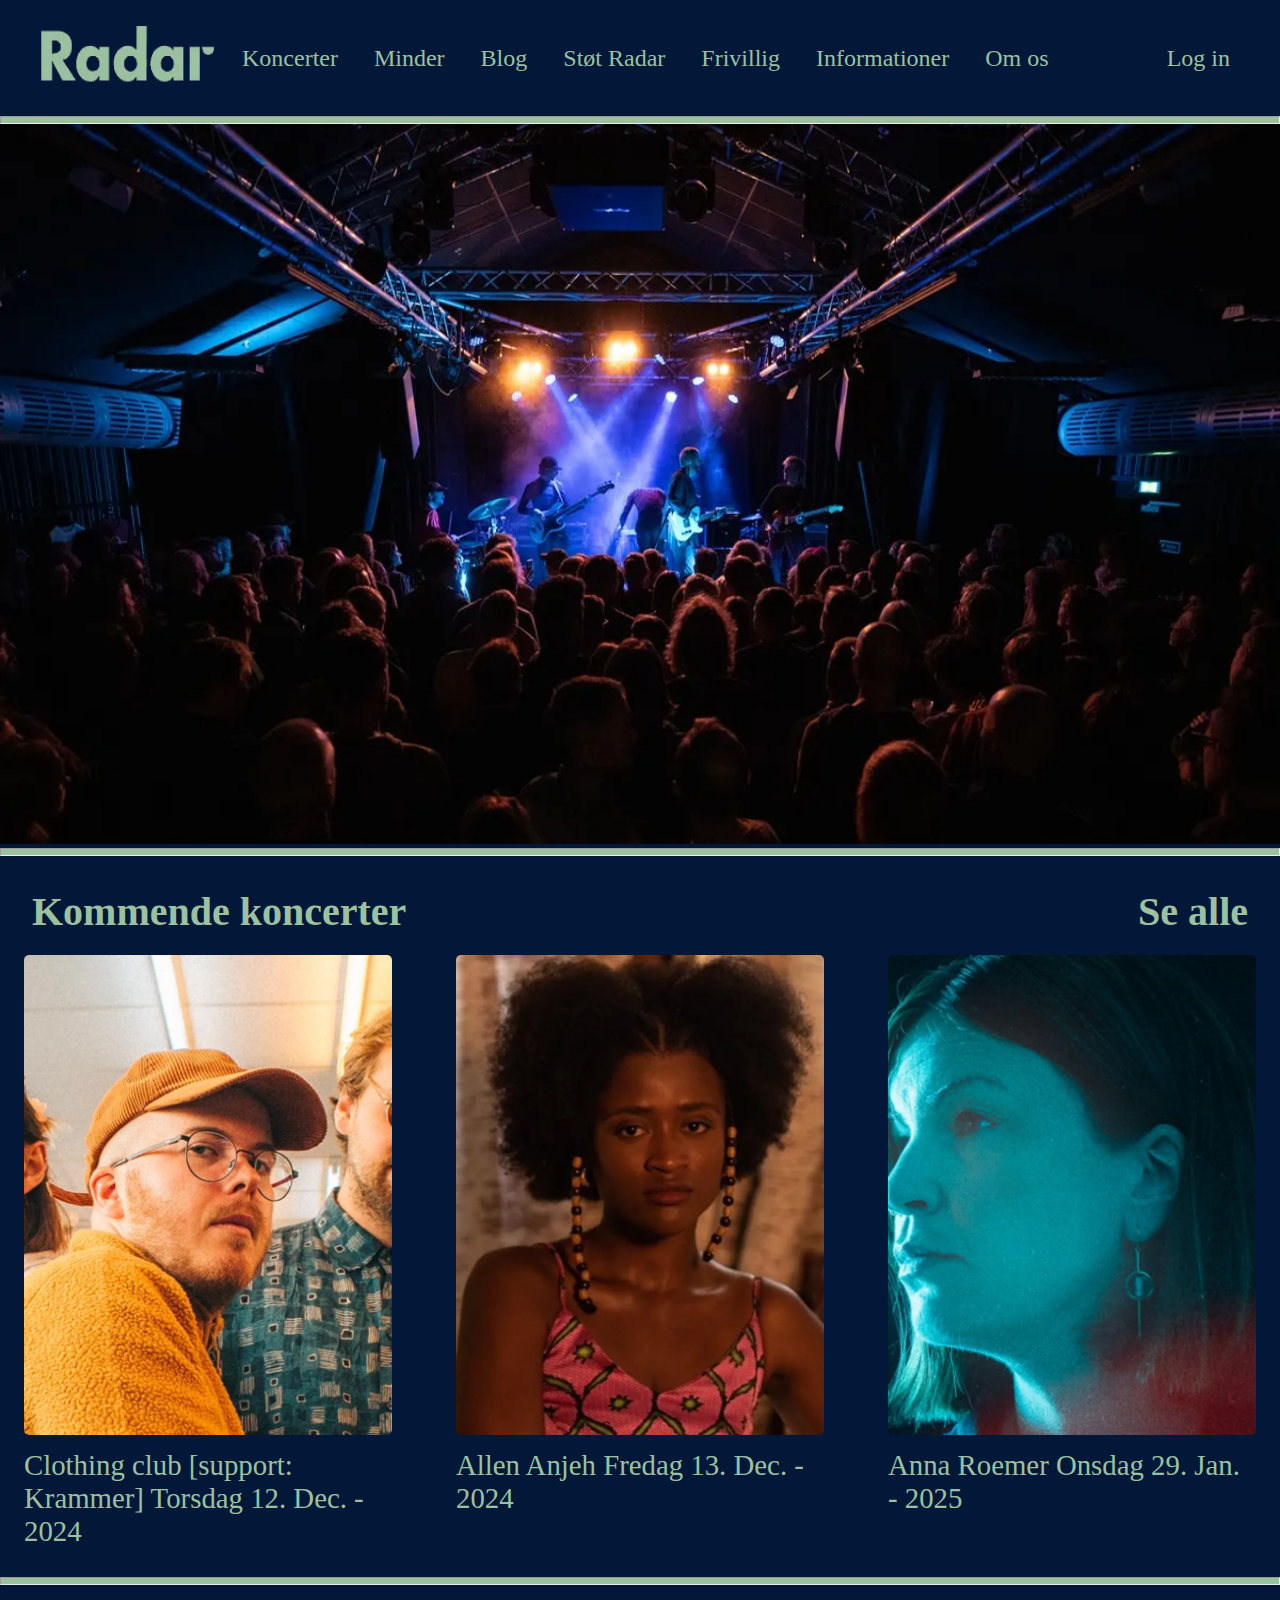
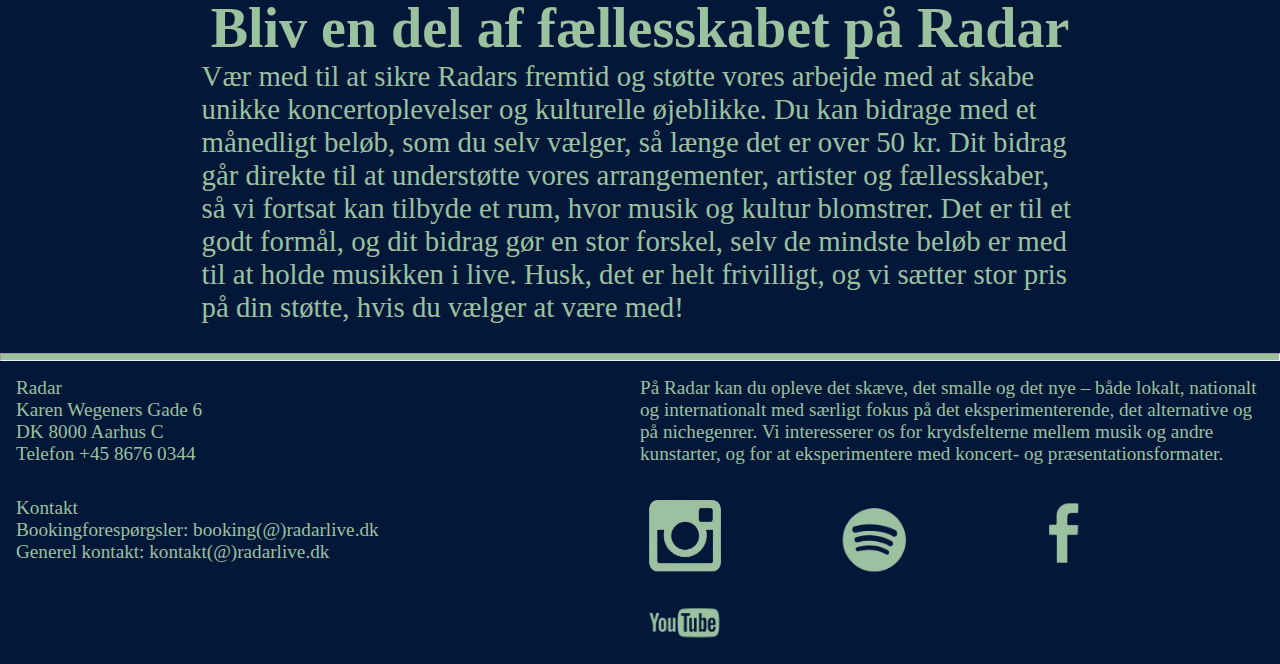
==== index.html @ 5cf57ece "footer links fungerer som de skal" ====
<!DOCTYPE html>
<html lang="en">
<head>
    <meta charset="UTF-8">
    <meta name="viewport" content="width=device-width, initial-scale=1.0">
    <title>Document</title>
    <link rel="stylesheet" href="css/style.css">
</head>
<body>
    <header>
        <input type="checkbox" id="menu-bar">
        <label for="menu-bar">Menu</label>

        <nav class="navbar">
            <article class="logo-container">
                <a href="index.html"><img src="img/logo.webp" class="logo" alt="Logo med teksten Radar"></a>
            </article>
            <article class="nav-left">
            <ul>
                <li><a href="#">Koncerter</a>
                <ul>
                    <li><a href="#">Tidligere koncerter</a></li>
                    <li><a href="#">Kommende koncerter</a></li>
                </ul>
                </li>
                <li><a href="html/minder.html">Minder</a></li>
                <li><a href="html/blog.html">Blog</a>
                <ul>
                    <li><a href="html/blog-morten.html">Blogindlæg fra Morten</a></li>
                    <li><a href="#">Blogindlæg fra Elisa</a></li>
                </ul>
                </li>
           
                <li><a href="html/stoet-radar.html">Støt Radar</a></li>
                <li><a href="#">Frivillig</a></li>
                <li><a href="#">Informationer</a>
                <ul>
                    <li><a href="#">Parkering</a></li>
                    <li><a href="#">Kend stedet</a></li>
                </ul>
                </li>
                <li><a href="#">Om os</a>
                <ul>
                    <li><a href="#">Kontakt os</a></li>
                </ul>
            </li>
            </ul>
        </article>
        <article class="nav-right">
            <ul>
                <li><a href="#">Log in</a></li>
            </ul>
        </article>
        </nav>
    </header>
    <hr>
    <article class="lp-img-container">
    <img src="img/lp-img-hero.webp" class="lp-img" alt="band der spiller på radar">
</article>
<hr>
<section class="generic-flex-container">
    <aside class="flex-float-left">
        <h3>Kommende koncerter</h3>
    </aside>

    <aside class="flex-float-right">
        <h3>Se alle</h3>
    </aside>
</section>
<article class="img-container">
    <aside class="img-float-left">
        <img src="img/lp-img1.webp" alt="Clothing club band">
        <p>Clothing club [support: Krammer] Torsdag 12. Dec. - 2024</p>
    </aside>
    <aside class="img-float-center" >
        <img src="img/lp-img2.webp" alt="Allen anjeh">
        <p>Allen Anjeh Fredag 13. Dec. - 2024</p>
    </aside>
    <aside class="img-float-right">
        <img src="img/lp-img3.webp" alt="Anna Roemer">
        <p>Anna Roemer Onsdag 29. Jan. - 2025</p>
    </aside>
</article>
<hr>
<h1>Bliv en del af fællesskabet på Radar</h1>
<article class="lp-tekst">
    Vær med til at sikre Radars fremtid og støtte vores arbejde med at skabe unikke koncertoplevelser og kulturelle øjeblikke. Du kan bidrage med et månedligt beløb, som du selv vælger, så længe det er over 50 kr. Dit bidrag går direkte til at understøtte vores arrangementer, artister og fællesskaber, så vi fortsat kan tilbyde et rum, hvor musik og kultur blomstrer. Det er til et godt formål, og dit bidrag gør en stor forskel, selv de mindste beløb er med til at holde musikken i live. Husk, det er helt frivilligt, og vi sætter stor pris på din støtte, hvis du vælger at være med!
</article>
<hr>
<footer class="footer-container">
    <aside class="footer-left">
        <aside class="footer-left-up">
            <p>Radar</p>
            <p><a href="https://radarlive.dk/"> Karen Wegeners Gade 6</a></p>
            <p><a href="https://radarlive.dk/">DK 8000 Aarhus C</a></p>
            <p>Telefon +45 8676 0344</p>
        </aside>  
        <aside class="footer-left-down">  
            <p>Kontakt</p>
            <p>Bookingforespørgsler: booking(@)radarlive.dk</p>
            <p>Generel kontakt: kontakt(@)radarlive.dk</p>
        </aside>    
    </aside>
    <aside class="footer-right">
        <p>På Radar kan du opleve det skæve, det smalle og det nye – både lokalt, nationalt og internationalt med særligt fokus på det eksperimenterende, det alternative og på nichegenrer. Vi interesserer os for krydsfelterne mellem musik og andre kunstarter, og for at eksperimentere med koncert- og præsentationsformater.</p>
        <aside>
            <a href="https://www.instagram.com/radarlive/">
            <img src="img/instagram.webp" class="some-logos" alt="instagram logo"></a>
            <a href="https://open.spotify.com/user/radarlive">
            <img src="img/spotify.webp" class="some-logos" alt="spotify"></a>
            <a href="https://www.facebook.com/radarlive">
            <img src="img/facebook.webp" class="some-logos" alt="facebook">
            </a>
            <a href="https://www.youtube.com/user/radarliverec"></a>
            <img src="img/youtube.webp" class="some-logos" alt="youtube">
        </aside>
    </aside>
</footer>
</body>
</html>
---- css/style.css ----
* {
    margin: 0;
    padding: 0;
    box-sizing: border-box;
}

body{
    background-color: #031839;
    color: #9bc19f;
}

header{
    position: sticky; /* Gør headeren fastgjort øverst på skærmen, når man scroller */
    display: flex;
    align-items: center;
    justify-content: space-between; /* Fordeler pladsen mellem børnene med lige meget plads imellem */
    background-color: #031839;
}

.logo-container{
   display: flex;
   justify-content: center;
   align-items: center;
}

.logo{
    width: 12em;
    height: 5em;
}

.navbar {
    display: flex; /* Bruger flexbox til at sætte menuen horisontalt */
    padding: 1em 2em;
    width: 100%; /* Fylder hele bredden af headeren */
}

header .navbar ul{
    width: 100%;
    list-style: none;
    display: flex;
    align-items: center;
    justify-content: flex-end;
    
}

header .navbar ul li{
    position: relative;
    float: left;
    background-color: #031839;
    text-wrap-mode: nowrap;
}

header .navbar ul li a{
    text-decoration: none;
    font-size: 1.5em;
    padding: 18px;
    color: #9bc19f;
    display: block;
}

header .navbar ul li a:hover{
    background: #9bc19f;
    color: white;
}

header .navbar ul li ul{
    position: absolute; 
    width: 200px;
    display: none; 
}

header .navbar ul li ul li{
    border-top: 1px solid rgba(0,0,0,0.1);
}

header .navbar ul li ul li ul{
    left: 200px;
}

header .navbar ul li:focus-within > ul,
header .navbar ul li:hover > ul {
    display: block; 
}

#menu-bar{
    display: none;
}

header label{
    font-size: 20px;
    cursor: pointer; 
    display: none;
}

hr{
    background-color: #9bc19f;
    height: 0.5em;
}

.lp-img{
    width: 100%;
    height: 45em;
}

.nav-left{
    display: flex;
    justify-content: flex-start;
}

.nav-right {
    display: flex;
    width: 100%;
    justify-content: flex-end;
}

.generic-flex-container {
    display: flex;
}

.flex-float-left{
    display: flex;
    justify-content: flex-start;
    width: 50%;
    margin-left: 2em;
    margin-top: 2em;
}

.flex-float-right{
    display: flex;
    justify-content: flex-end;
    width: 50%;
    margin-right: 2em;
    margin-top: 2em;
}

h3{
    font-size: 2.5em;
    margin-bottom: 0.5em;
}

.img-container{
    display: flex;
    gap: 1em;
}

.img-float-left,
.img-float-center,
.img-float-right {
    display: flex;
    flex-direction: column; /* Ensures the image and text are stacked */
    width: 33.33%; /* Each column takes up an equal width */
    margin-left: 1.5em; /* Adjust margin as needed */
    align-items: center; /* Center content within each column */
    margin-right: 1.5em;
}

.img-float-left img,
.img-float-center img,
.img-float-right img {
    width: 100%; /* Ensures the images take up the full width of their container */
    height: 30em; /* Fixes the height for uniformity */
    object-fit: cover; /* Ensures images maintain their proportions and fill the container */
    border-radius: 5px; /* Optional: adds rounded corners */
}

.img-float-left p,
.img-float-center p,
.img-float-right p{
    font-size: 1.8em;
    margin-bottom: 1em;
    margin-top: 0.5em;
}

.minder-hero{
    display: flex;
    width: 100%;
    height: 45em;
}

.blog-hero{
    display: flex;
    width: 100%;
    height: 45em;
}

.morten-hero{
    display: flex;
    width: 100%;
    height: 45em;
}

.infographic{
    display: flex;
    width: 100%;
    height: 35em;
}

h1{
    font-size: 3.5em;
    display: flex;
    justify-content: center;
    margin-top: 0.2em;
}

.indledende-tekst-stoet{
    font-size: 1.8em;
    display: flex;
    justify-content: center;
    margin-left: 5em;
    margin-right: 5em;
    margin-bottom: 1em;
}

.indledende-tekst-minder{
    font-size: 1.8em;
    display: flex;
    justify-content: center;
    margin-left: 5em;
    margin-right: 5em;
    margin-bottom: 1em;
}

.img{
    max-width: 100%;
    height: auto;
}

.minder-img1{
    width: 50%;
    height: auto;
    flex: auto;
}

.textContainer{
    font-size: 2em;
    display: flex;
    justify-content: center;
    width: 50%;
    align-self: flex-start;
    flex-direction: column;
}

.minder-container{
    display: flex;
    align-items: center;
    margin-left: 9em;
    margin-right: 9em;
}

.indledende-tekst-blog{
    font-size: 1.8em;
    display: flex;
    justify-content: center;
    margin-left: 5em;
    margin-right: 5em;
    margin-bottom: 1em;
}

.indledende-tekst-morten{
    font-size: 1.8em;
    display: flex;
    justify-content: center;
    margin-left: 7em;
    margin-right: 5em;
    margin-bottom: 1em;
}

.lp-tekst{
    font-size: 1.8em;
    display: flex;
    justify-content: center;
    margin-left: 7em;
    margin-right: 7em;
    margin-bottom: 1em;
}

form {
    max-width: 900px;
    margin: 0 auto; /* Centrerer formen */
    padding: 20px;
    display: flex;
    flex-wrap: wrap; /* Tillader linjeskift på mindre skærme */
    gap: 1.5em; /* Afstand mellem felter */
  }
  
  h2 {
    flex: 1 1 100%; /* Overskriften fylder hele bredden */
    text-align: center; /* Juster til venstre */
    margin-bottom: 10px;
    font-size: 3em;
  }
  
  .form-group {
    flex: 1 1 calc(50% - 1.5em); /* To kolonner med plads til afstand */
    display: flex;
    flex-direction: column; /* Label over input */
  }
  
  label {
    font-size: 1.5em;
    margin-bottom: 0.2em;
  }
  
  input[type="text"],
  input[type="email"],
  #amount {
    width: 100%;
    padding: 0.8em;
    border: 1px solid #c7d0c7;
    border-radius: 5px;
    color: #031839;
  }
  
  input[type="text"]:focus,
  input[type="email"]:focus {
    outline: none;
    border-color: #00b4d8;
  }
  
  fieldset {
    flex: 1 1 100%; /* Fieldset fylder hele bredden */
    margin: 0;
    padding: 0;
    border: none;
  }
  
  .radio-group {
    display: flex;
    flex-direction: column;
  }
  
  .blog-container{
    display: flex;
    gap: 1em;
  }

  .img1-float-left, .img2-float-right{
    display: flex;
    flex-direction: column; /* Ensures the image and text are stacked */
    width: 50%; /* Each column takes up an equal width */
    margin-left: 4em; /* Adjust margin as needed */
    align-items: center; /* Center content within each column */
    margin-right: 4em;
    margin-top: 3em;
  }

  .img1-float-left img,
.img2-float-right img {
    width: 100%; /* Ensures the images take up the full width of their container */
    height: 30em; /* Fixes the height for uniformity */
    object-fit: cover; /* Ensures images maintain their proportions and fill the container */
    border-radius: 5px; /* Optional: adds rounded corners */
}

.img1-float-left p,
.img2-float-right p{
    font-size: 1.8em;
    margin-bottom: 1em;
    margin-top: 0.5em;
}

a{
    text-decoration: none;
    color: inherit;
}

.textSectionStyling{
    display: flex; 
    margin-left: 1.5em;
    margin-top: 0.25em;
    font-size: 0.8em;
  }
  
  .underoverskrift{
    display: flex;
    justify-content: center;
  }

  .underoverskriftStyling{
    font-weight: bold;
  }

  .brødtekst{
    font-size: 1.6em;
    margin-left: 5.5em;
    margin-right: 4em;
    display: flex;
    flex-wrap: wrap;
    margin-bottom: 1em;
  }

  .brødtekst2{
    font-size: 1.6em;
    margin-left: 7.75em;
    margin-right: 4em;
    display: flex;
    flex-wrap: wrap;
    margin-bottom: 1em;
  }

  .textSectionStyling2{
    display: flex; 
    margin-top: 0.25em;
    font-size: 0.8em;
  }

  .textSectionStyling3{
    margin-left: 2em;
    font-size: 0.8em;
    margin-bottom: 0.5em;
  }

  .underoverskriftStyling2{
    font-weight: bold;
    margin-right: 2.3em;
  }

  .underoverskrift2{
    display: flex;
    margin-left: 1.55em;
  }

 .img1{
    width: 90%;
  margin-left: 3.75em;
 }

 .footer-container{
    display: flex;
 }

 .footer-container p{
    font-size: 1.2em;
 }

 .footer-left{
    display: flex;
    width: 50%;
    justify-content: flex-start;
    flex-direction: column;
 }

 .footer-right{
    display: flex;
    width: 50%;
    margin: 1em;
    flex-direction: column;
 }

 .footer-left-up{
    margin: 1em;
 }

 .footer-left-down{
    margin: 1em;
 }

 .some-logos{
    width: 10vh;
    margin-top: 1em;
    margin-right: 6em;
 }


  @media (max-width: 700px) {
    .form-group {
      flex: 1 1 100%; /* Stabler felterne på mindre skærme */
    }
  }
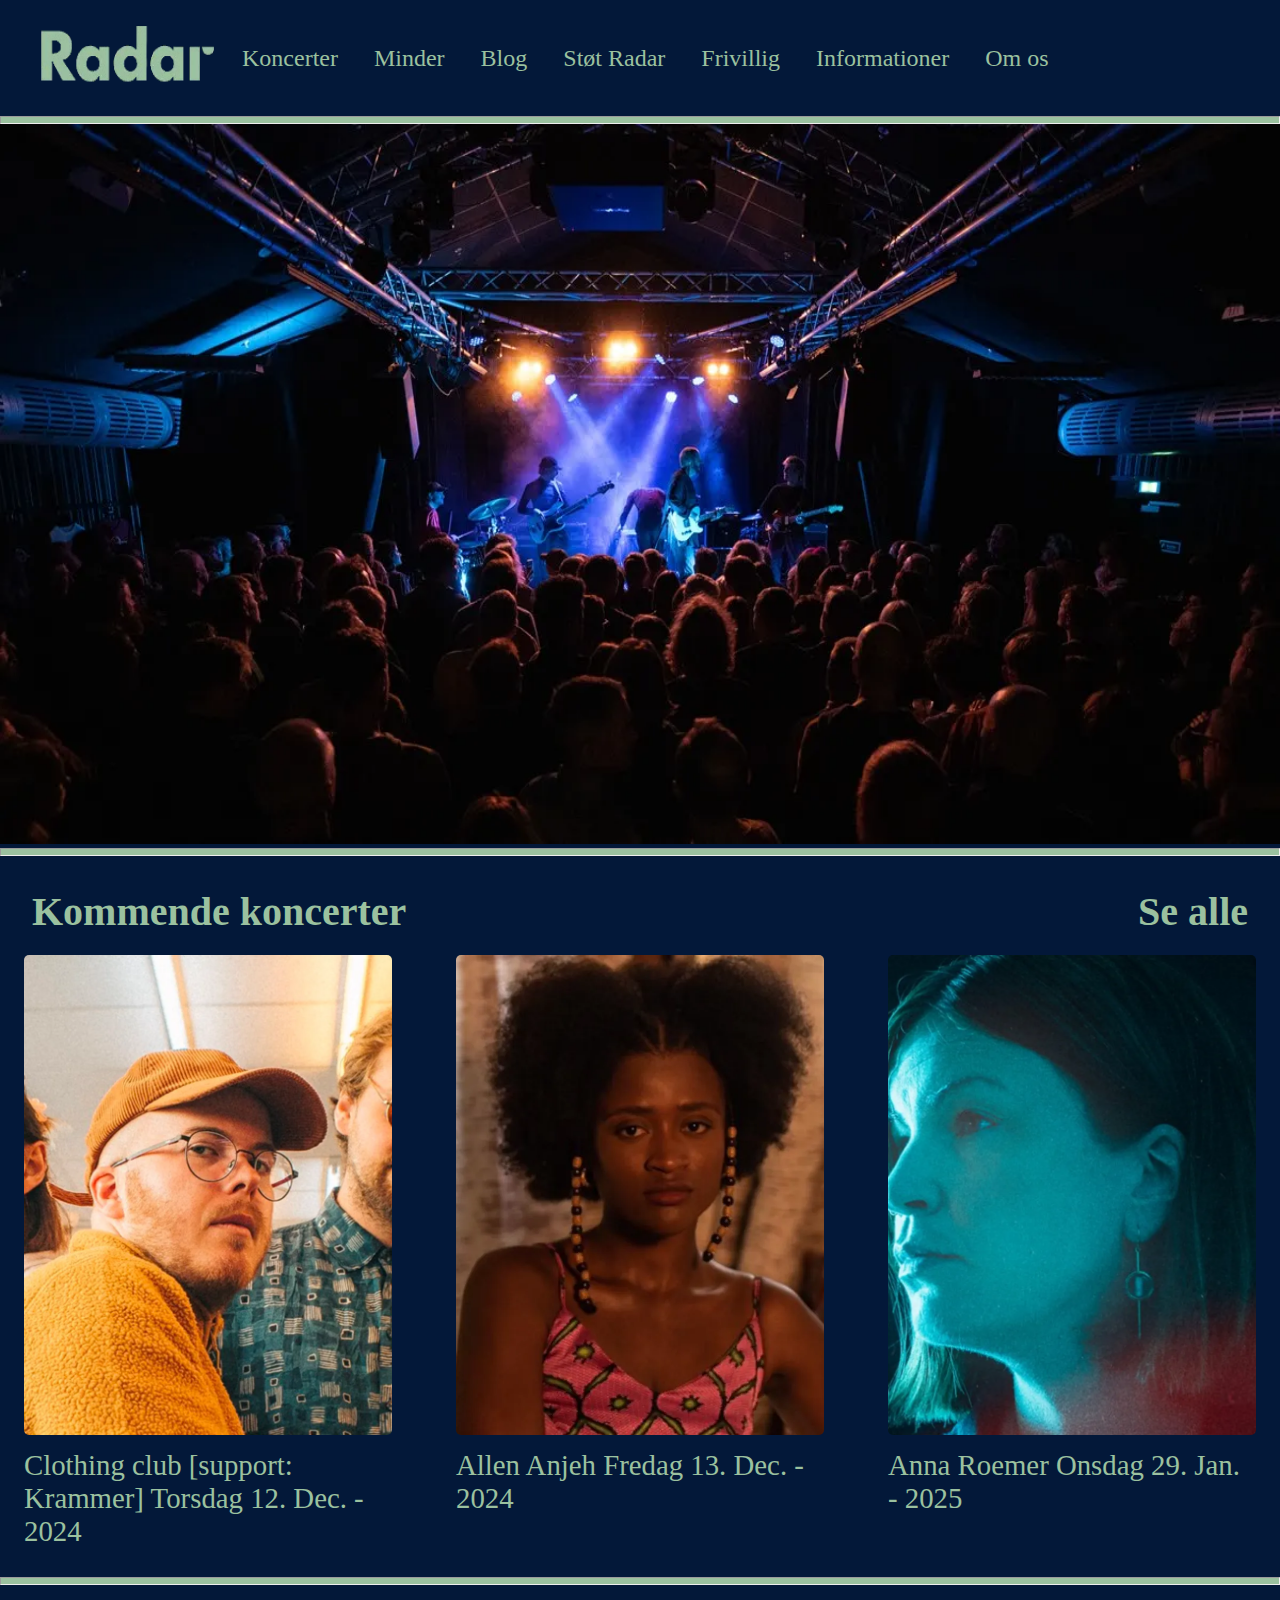
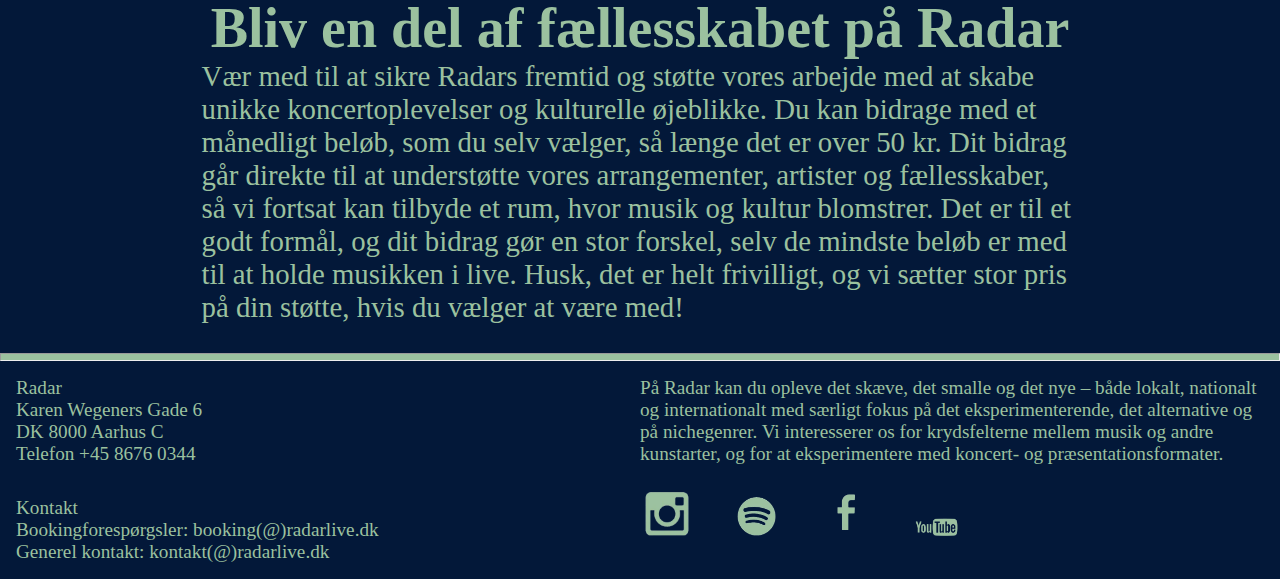
==== commit 1be2a128: "igang med at lave siderne responsive" ====
--- a/index.html
+++ b/index.html
@@ -8,51 +8,47 @@
 </head>
 <body>
     <header>
-        <input type="checkbox" id="menu-bar">
-        <label for="menu-bar">Menu</label>
-
-        <nav class="navbar">
-            <article class="logo-container">
-                <a href="index.html"><img src="img/logo.webp" class="logo" alt="Logo med teksten Radar"></a>
-            </article>
-            <article class="nav-left">
+    <nav class="navbar">
+        <article class="logo-container">
+            <a href="index.html">
+                <img src="img/logo.webp" class="logo" alt="Logo med teksten Radar">
+            </a>
+        </article>
+        <!-- Checkbox for burger-menu -->
+        <input type="checkbox" id="menu-toggle" class="menu-checkbox" />
+        <!--mobilmenu-->
+        <label for="menu-toggle" class="menu-icon">☰</label>
+        <article class="nav-left">
             <ul>
                 <li><a href="#">Koncerter</a>
-                <ul>
-                    <li><a href="#">Tidligere koncerter</a></li>
-                    <li><a href="#">Kommende koncerter</a></li>
-                </ul>
+                    <ul>
+                        <li><a href="#">Tidligere koncerter</a></li>
+                        <li><a href="#">Kommende koncerter</a></li>
+                    </ul>
                 </li>
                 <li><a href="html/minder.html">Minder</a></li>
                 <li><a href="html/blog.html">Blog</a>
-                <ul>
-                    <li><a href="html/blog-morten.html">Blogindlæg fra Morten</a></li>
-                    <li><a href="#">Blogindlæg fra Elisa</a></li>
-                </ul>
+                    <ul>
+                        <li><a href="html/blog-morten.html">Blogindlæg fra Morten</a></li>
+                        <li><a href="#">Blogindlæg fra Elisa</a></li>
+                    </ul>
                 </li>
-           
                 <li><a href="html/stoet-radar.html">Støt Radar</a></li>
                 <li><a href="#">Frivillig</a></li>
                 <li><a href="#">Informationer</a>
-                <ul>
-                    <li><a href="#">Parkering</a></li>
-                    <li><a href="#">Kend stedet</a></li>
-                </ul>
+                    <ul>
+                        <li><a href="#">Parkering</a></li>
+                        <li><a href="#">Kend stedet</a></li>
+                    </ul>
                 </li>
                 <li><a href="#">Om os</a>
-                <ul>
-                    <li><a href="#">Kontakt os</a></li>
-                </ul>
-            </li>
+                    <ul>
+                        <li><a href="#">Kontakt os</a></li>
+                    </ul>
+                </li>
             </ul>
-        </article>
-        <article class="nav-right">
-            <ul>
-                <li><a href="#">Log in</a></li>
-            </ul>
-        </article>
-        </nav>
-    </header>
+    </nav>
+</header>
     <hr>
     <article class="lp-img-container">
     <img src="img/lp-img-hero.webp" class="lp-img" alt="band der spiller på radar">
--- a/css/style.css
+++ b/css/style.css
@@ -82,7 +82,16 @@
     display: block; 
 }
 
-#menu-bar{
+.menu-checkbox{
+    display: none;
+}
+
+/* burger menu */
+#menu-bar {
+    display: none;
+  }
+
+.menu-icon{
     display: none;
 }
 
@@ -104,7 +113,7 @@
 
 .nav-left{
     display: flex;
-    justify-content: flex-start;
+
 }
 
 .nav-right {
@@ -462,11 +471,136 @@
  }
 
 
-  @media (max-width: 700px) {
-    .form-group {
-      flex: 1 1 100%; /* Stabler felterne på mindre skærme */
-    }
-  }
-
-
-
+ @media(max-width: 1976px){
+    .some-logos{
+        width: 6vh;
+        margin-top: 1em;
+        margin-right: 2em;
+     }
+ }
+ /* Responsive: Show burger icon and hide menu */
+@media (max-width: 1190px) {
+
+    .navbar{
+        justify-content: space-between;
+    }
+
+    .menu-icon {
+        display: flex; /* Show burger icon */
+        justify-items: flex-end;
+        font-size: 2em;
+        align-self: center;
+        
+    }
+
+    .nav-right{
+        display: none;
+    }
+
+    .nav-left {
+        display: none; /* Hide menu initially */
+
+    }
+
+    /* Toggle menu visibility when checkbox is checked */
+    .menu-checkbox:checked ~ .nav-left {
+        display: flex;
+        position: absolute;
+        right: 0;
+    
+    }
+
+    header .navbar ul {
+        width: auto;
+        background-color: #031839;
+    }
+
+    .nav-left ul {
+        list-style: none;
+        padding: 0;
+        position: absolute;
+        top: 100px;
+        right: 0;
+        flex-direction: column;
+        width: 200px;
+        padding: 10px;
+    }
+
+    .nav-left ul li {
+        text-align: center;
+    }
+
+    .nav-left ul li a {
+        text-decoration: none;
+        color: #9bc19f;
+        padding: 1em;
+        display: block;
+    }
+
+    .nav-left ul li a:hover {
+        background: #9bc19f;
+        color: #031839;
+    }
+
+    .menu-checkbox:checked ~ .nav-right{
+        display: block;
+        position: absolute;
+        top: 400px;
+        right: 0;
+        width: auto;
+    }
+
+    .img-float-left,
+    .img-float-center,
+    .img-float-right {
+        display: flex;
+        flex-direction: column; /* Ensures the image and text are stacked */
+        width: 100%; /* Each column takes up an equal width */
+        margin-left: 1.5em; /* Adjust margin as needed */
+        align-items: center; /* Center content within each column */
+        margin-right: 1.5em;
+    }
+    
+    .img-float-left img,
+    .img-float-center img,
+    .img-float-right img {
+        width: 50em; /* Ensures the images take up the full width of their container */
+        height: 30em; /* Fixes the height for uniformity */
+        object-fit: cover; /* Ensures images maintain their proportions and fill the container */
+        border-radius: 5px; /* Optional: adds rounded corners */
+    }
+    
+    .img-float-left p,
+    .img-float-center p,
+    .img-float-right p{
+        font-size: 2.25em;
+        margin-bottom: 1em;
+        margin-top: 0.5em;
+    }
+
+    .img-container{
+        display: flex;
+        flex-direction: column;
+        align-items: center;
+        gap: 1em;
+    }
+
+    .flex-float-right{
+        display: none;
+    }
+
+    .flex-float-left{
+        display: flex;
+        justify-content: center;
+        width: 100%;
+        margin-left: 0;
+        font-size: 1.5em;
+    }
+    .some-logos{
+        width: 3vh;
+        margin-top: 1em;
+        margin-right: 2em;
+     }
+}
+
+ 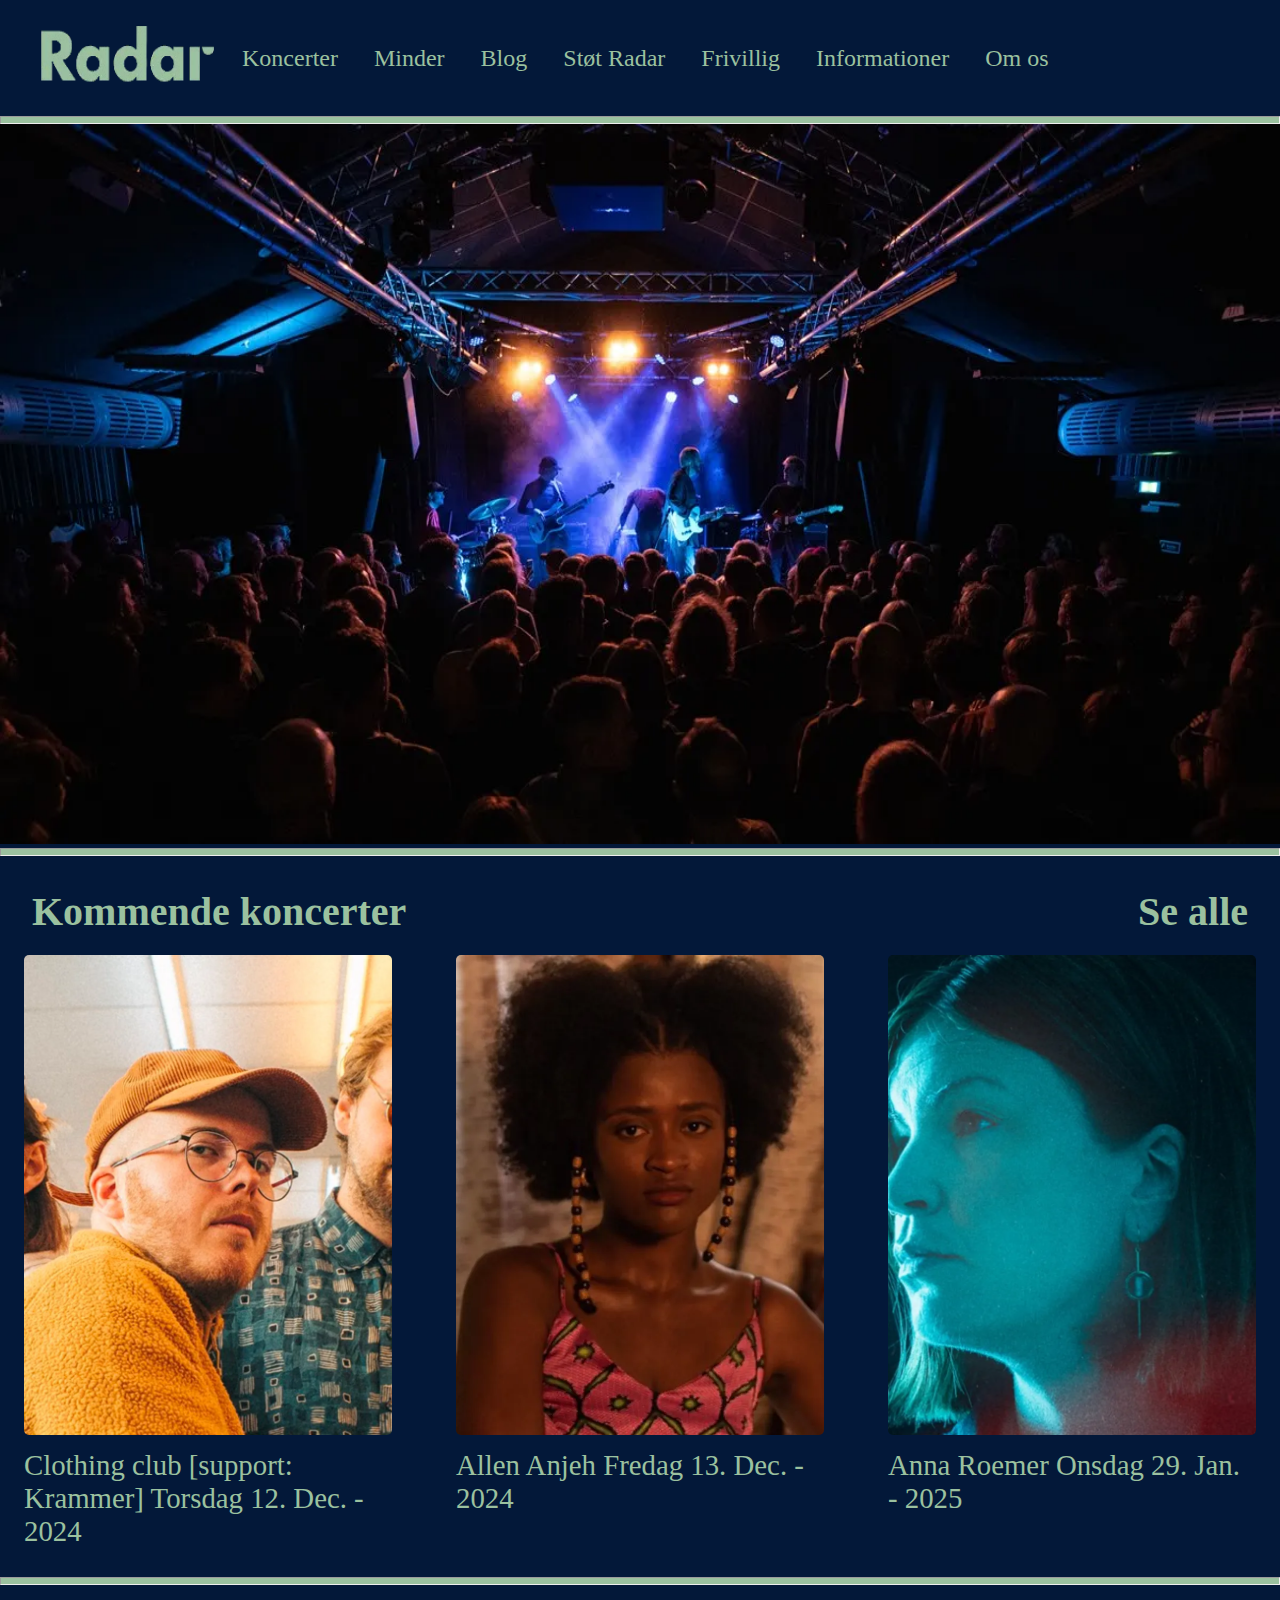
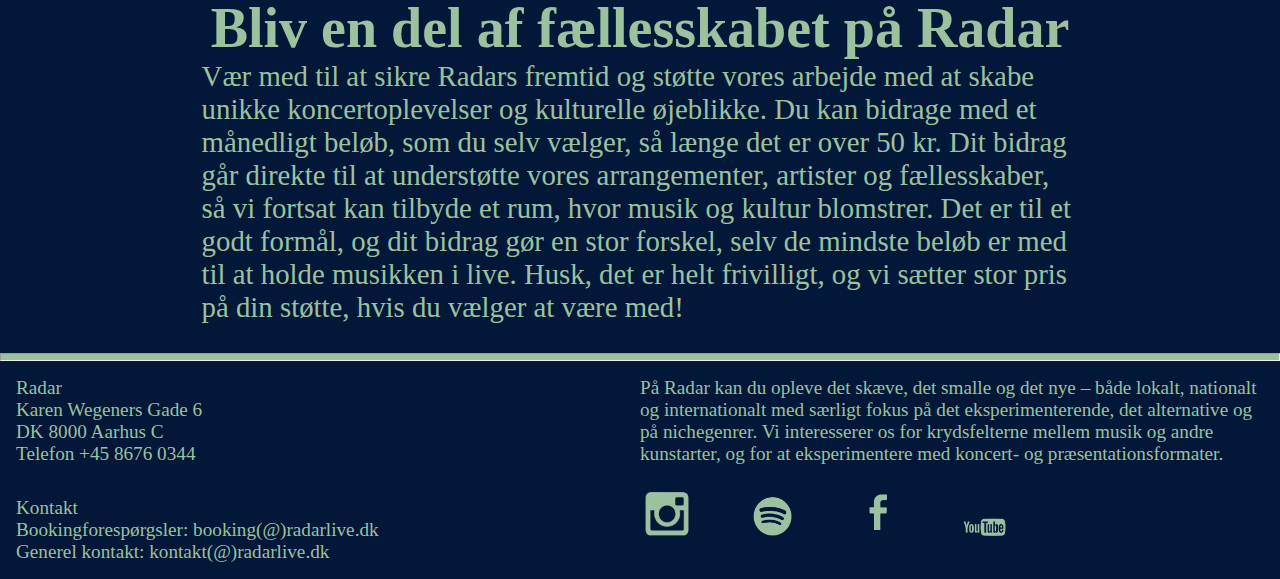
==== commit 032efce3: "nogenlunde færdig med responsiv" ====
--- a/index.html
+++ b/index.html
@@ -78,7 +78,9 @@
     </aside>
 </article>
 <hr>
+<aside class="lp">
 <h1>Bliv en del af fællesskabet på Radar</h1>
+</aside>
 <article class="lp-tekst">
     Vær med til at sikre Radars fremtid og støtte vores arbejde med at skabe unikke koncertoplevelser og kulturelle øjeblikke. Du kan bidrage med et månedligt beløb, som du selv vælger, så længe det er over 50 kr. Dit bidrag går direkte til at understøtte vores arrangementer, artister og fællesskaber, så vi fortsat kan tilbyde et rum, hvor musik og kultur blomstrer. Det er til et godt formål, og dit bidrag gør en stor forskel, selv de mindste beløb er med til at holde musikken i live. Husk, det er helt frivilligt, og vi sætter stor pris på din støtte, hvis du vælger at være med!
 </article>
--- a/css/style.css
+++ b/css/style.css
@@ -109,6 +109,15 @@
 .lp-img{
     width: 100%;
     height: 45em;
+}
+
+.lp-tekst{
+    font-size: 1.8em;
+    display: flex;
+    justify-content: center;
+    margin-left: 7em;
+    margin-right: 7em;
+    margin-bottom: 1em;
 }
 
 .nav-left{
@@ -200,9 +209,14 @@
 
 .infographic{
     display: flex;
+    display: block;
     width: 100%;
     height: 35em;
 }
+
+.infographic-lille{
+    display: none;
+   }
 
 h1{
     font-size: 3.5em;
@@ -271,15 +285,6 @@
     justify-content: center;
     margin-left: 7em;
     margin-right: 5em;
-    margin-bottom: 1em;
-}
-
-.lp-tekst{
-    font-size: 1.8em;
-    display: flex;
-    justify-content: center;
-    margin-left: 7em;
-    margin-right: 7em;
     margin-bottom: 1em;
 }
 
@@ -399,8 +404,8 @@
   }
 
   .brødtekst2{
-    font-size: 1.6em;
-    margin-left: 7.75em;
+    font-size: 2em;
+    margin-left: 6.5em;
     margin-right: 4em;
     display: flex;
     flex-wrap: wrap;
@@ -465,18 +470,77 @@
  }
 
  .some-logos{
-    width: 10vh;
+    width: 6vh;
     margin-top: 1em;
     margin-right: 6em;
  }
 
 
- @media(max-width: 1976px){
+ @media(max-width: 1600px){
+    .img{
+        max-width: 100%;
+        height: auto;
+    }
+    
+    .minder-img1{
+        width: 100%;
+        height: auto;
+        flex: auto;
+    }
+    
+    .textContainer{
+        font-size: 2.5em;
+        display: flex;
+        justify-content: center;
+        width: 100%;
+        flex-direction: column;
+    }
+    
+    .minder-container{
+        display: flex;
+        align-items: center;
+        flex-direction: column;
+        margin-left: 9em;
+        margin-right: 9em;
+    }
+
+    .underoverskriftStyling{
+        font-size: 1em;
+    }
+
+    .brødtekst{
+        font-size: 2em;
+        margin-left: 4.5em;
+    }
+
+    .textSectionStyling2{
+        margin-left: 0;
+    }
+
     .some-logos{
         width: 6vh;
         margin-top: 1em;
-        margin-right: 2em;
-     }
+        margin-right: 3em;
+    }
+
+    .indledende-tekst-minder{
+        margin: 1em;
+    }
+
+    .minder-img1{
+        width: 75em;
+    }
+
+    .img{
+        width: 75em;
+    }
+
+    .textSectionStyling{
+        display: flex; 
+        margin-left: 0;
+        margin-top: 0.25em;
+        font-size: 0.8em;
+      }
  }
  /* Responsive: Show burger icon and hide menu */
 @media (max-width: 1190px) {
@@ -555,19 +619,15 @@
     .img-float-right {
         display: flex;
         flex-direction: column; /* Ensures the image and text are stacked */
-        width: 100%; /* Each column takes up an equal width */
-        margin-left: 1.5em; /* Adjust margin as needed */
+        width: 85%; /* Each column takes up an equal width */
         align-items: center; /* Center content within each column */
-        margin-right: 1.5em;
     }
     
     .img-float-left img,
     .img-float-center img,
     .img-float-right img {
-        width: 50em; /* Ensures the images take up the full width of their container */
+        width: 40em; /* Ensures the images take up the full width of their container */
         height: 30em; /* Fixes the height for uniformity */
-        object-fit: cover; /* Ensures images maintain their proportions and fill the container */
-        border-radius: 5px; /* Optional: adds rounded corners */
     }
     
     .img-float-left p,
@@ -593,14 +653,150 @@
         display: flex;
         justify-content: center;
         width: 100%;
-        margin-left: 0;
         font-size: 1.5em;
     }
     .some-logos{
-        width: 3vh;
+        width: 4.5vh;
         margin-top: 1em;
+        margin-right: 2.5em;
+     }
+
+     .blog-container{
+        display: flex;
+        flex-direction: column;
+        align-items: center;
+      }
+    
+      .img1-float-left, .img2-float-right{
+        display: flex;
+        flex-direction: column; /* Ensures the image and text are stacked */
+        width: 60%; /* Each column takes up an equal width */
+        align-items: center; /* Center content within each column */
+      }
+    
+      .img1-float-left img,
+    .img2-float-right img {
+        width: 45em; /* Ensures the images take up the full width of their container */
+        height: 30em; /* Fixes the height for uniformity */
+        object-fit: cover; /* Ensures images maintain their proportions and fill the container */
+        border-radius: 5px; /* Optional: adds rounded corners */
+    }
+    
+    .img1-float-left p,
+    .img2-float-right p{
+        font-size: 1.8em;
+        margin-bottom: 1em;
+        margin-top: 0.5em;
+    }
+
+    .morten{
+        display: flex;
+        margin-left: 12.5em;
+    }
+
+    .indledende-tekst-minder{
+        margin: 1em;
+    }
+
+    .minder-img1{
+        width: 55em;
+    }
+
+    .img{
+        width: 55em;
+    }
+    
+}
+
+ @media(max-width: 900px){
+    .form-group {
+        flex: 1 1 100%; /* Gør hvert form-group element fuld bredde */
+      }
+
+      .lp-tekst{
+        margin-left: 2em;
         margin-right: 2em;
-     }
-}
-
- +      }
+
+      .lp{
+        margin-left: 3em;
+      }
+    
+    .textContainer{
+        font-size: 2.5em;
+        display: flex;
+        justify-content: center;
+        width: 100%;
+        flex-direction: column;
+        margin: 0;
+    }
+    
+    .minder-container{
+        display: flex;
+        align-items: center;
+        flex-direction: column;
+        margin-left: 9em;
+        margin-right: 9em;
+    }
+
+   .infographic{
+    display: none;
+   }
+
+   .infographic-lille{
+    display: flex;
+    display: block;
+    width: 100%;
+    height: 35em;
+   }
+
+   .some-logos{
+    width: 2.5vh;
+    margin-top: 1em;
+    margin-right: 2.5em;
+ }
+
+    .indledende-tekst-stoet{
+        margin: 1em;
+    }
+
+    .indledende-tekst-blog{
+        margin: 1em;
+    }
+
+    .indledende-tekst-minder{
+        margin: 1em;
+    }
+
+    .minder-img1{
+        width: 40em;
+    }
+
+    .img{
+        width: 40em;
+    }
+}
+
+@media(max-width:650px){
+    .img-float-left img,
+    .img-float-center img,
+    .img-float-right img {
+        width: 25em; /* Ensures the images take up the full width of their container */
+        height: 30em; /* Fixes the height for uniformity */
+    }
+    .indledende-tekst-minder{
+        margin: 1em;
+    }
+
+    .textSection{
+        margin: 0;
+    }
+
+    .brødtekst2{
+        margin: 1;
+    }
+
+    .minder-img1{
+        width: 30em;
+    }
+}